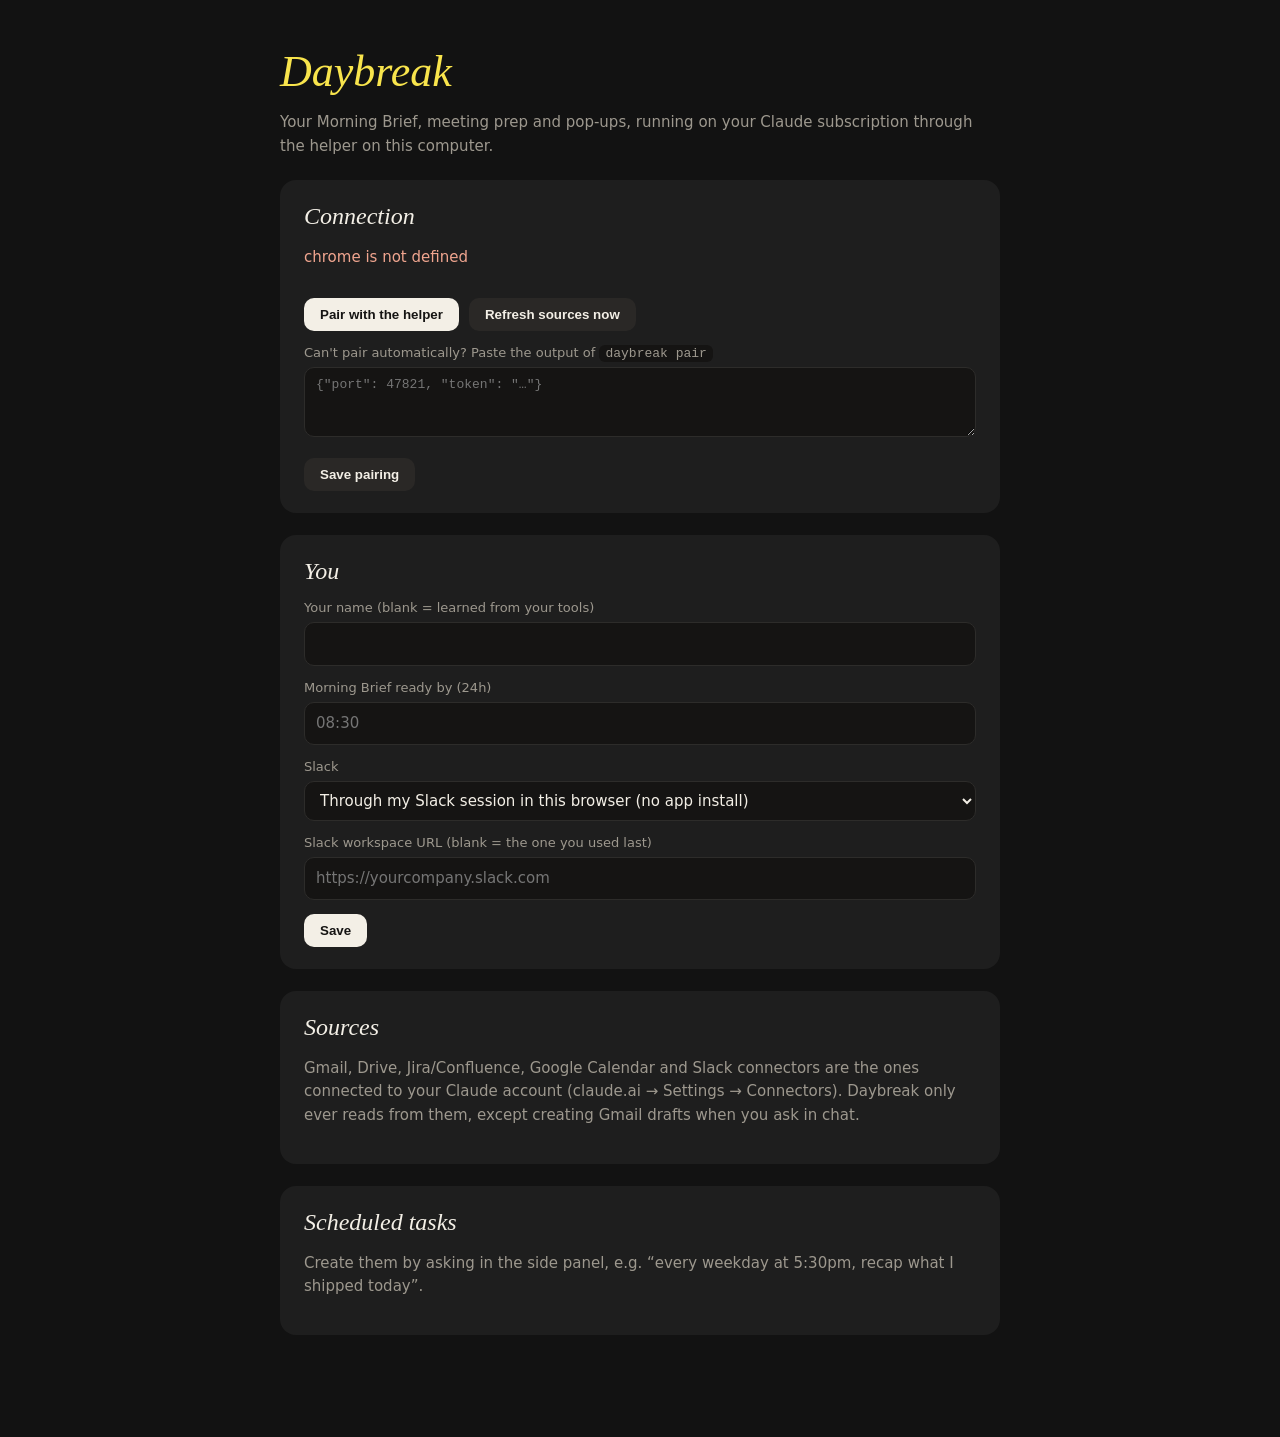
==== extension/options.html @ a4baf8b5 "feat: initial Daybreak release Morning brief, meeting prep, proactive pop-ups and a side-panel assis" ====
<!doctype html>
<html lang="en">
<head>
  <meta charset="utf-8">
  <title>Daybreak settings</title>
  <style>
    :root { color-scheme: dark; --bg:#121212; --card:#1e1e1e; --ink:#f3efe6; --muted:#9d988e; --line:#2d2c2a; --accent:#f8e44c; }
    body { margin:0; background:var(--bg); color:var(--ink); font:15px/1.55 -apple-system, BlinkMacSystemFont, system-ui, sans-serif; }
    main { max-width: 720px; margin: 0 auto; padding: 48px 24px 80px; }
    h1 { font: italic 400 44px/1.1 "Iowan Old Style", Georgia, serif; color: var(--accent); margin: 0 0 8px; }
    h2 { font: italic 400 24px/1.2 "Iowan Old Style", Georgia, serif; margin: 0 0 10px; }
    .card { background: var(--card); border-radius: 16px; padding: 22px 24px; margin: 22px 0; }
    label { display:block; margin: 12px 0 4px; color: var(--muted); font-size: 13px; }
    input, select, textarea { width: 100%; box-sizing: border-box; background: #151413; color: var(--ink); border: 1px solid var(--line); border-radius: 10px; padding: 9px 11px; font: inherit; }
    textarea { min-height: 70px; font: 13px "SF Mono", Menlo, monospace; }
    button { background: var(--ink); color: #151413; border: 0; border-radius: 10px; padding: 9px 16px; font-weight: 600; cursor: pointer; margin-top: 14px; }
    button.secondary { background: #2a2826; color: var(--ink); }
    .muted { color: var(--muted); } .ok { color: #8fd19e; } .bad { color: #f0a58f; }
    code { font: 13px "SF Mono", Menlo, monospace; background: #151413; padding: 1px 6px; border-radius: 6px; }
    ul { padding-left: 20px; } li { margin: 4px 0; }
    .row { display: flex; gap: 10px; flex-wrap: wrap; }
  </style>
</head>
<body>
<main>
  <h1>Daybreak</h1>
  <p class="muted">Your Morning Brief, meeting prep and pop-ups, running on your Claude subscription through the helper on this computer.</p>

  <section class="card">
    <h2>Connection</h2>
    <p id="conn" class="muted">Checking…</p>
    <div class="row">
      <button id="repair">Pair with the helper</button>
      <button id="sense" class="secondary">Refresh sources now</button>
    </div>
    <label for="manual">Can't pair automatically? Paste the output of <code>daybreak pair</code></label>
    <textarea id="manual" placeholder='{"port": 47821, "token": "…"}'></textarea>
    <button id="save-manual" class="secondary">Save pairing</button>
  </section>

  <section class="card">
    <h2>You</h2>
    <label for="name">Your name (blank = learned from your tools)</label>
    <input id="name">
    <label for="brief_time">Morning Brief ready by (24h)</label>
    <input id="brief_time" placeholder="08:30">
    <label for="slack">Slack</label>
    <select id="slack">
      <option value="browser">Through my Slack session in this browser (no app install)</option>
      <option value="connector">Through the claude.ai Slack connector</option>
      <option value="off">Off</option>
    </select>
    <label for="slack_workspace">Slack workspace URL (blank = the one you used last)</label>
    <input id="slack_workspace" placeholder="https://yourcompany.slack.com">
    <button id="save">Save</button> <span id="saved" class="muted"></span>
  </section>

  <section class="card">
    <h2>Sources</h2>
    <ul id="sources" class="muted"></ul>
    <p class="muted">Gmail, Drive, Jira/Confluence, Google Calendar and Slack connectors are the ones connected to your Claude account
      (claude.ai → Settings → Connectors). Daybreak only ever reads from them, except creating Gmail drafts when you ask in chat.</p>
  </section>

  <section class="card">
    <h2>Scheduled tasks</h2>
    <ul id="schedules" class="muted"></ul>
    <p class="muted">Create them by asking in the side panel, e.g. “every weekday at 5:30pm, recap what I shipped today”.</p>
  </section>
</main>
<script type="module" src="options.js"></script>
</body>
</html>
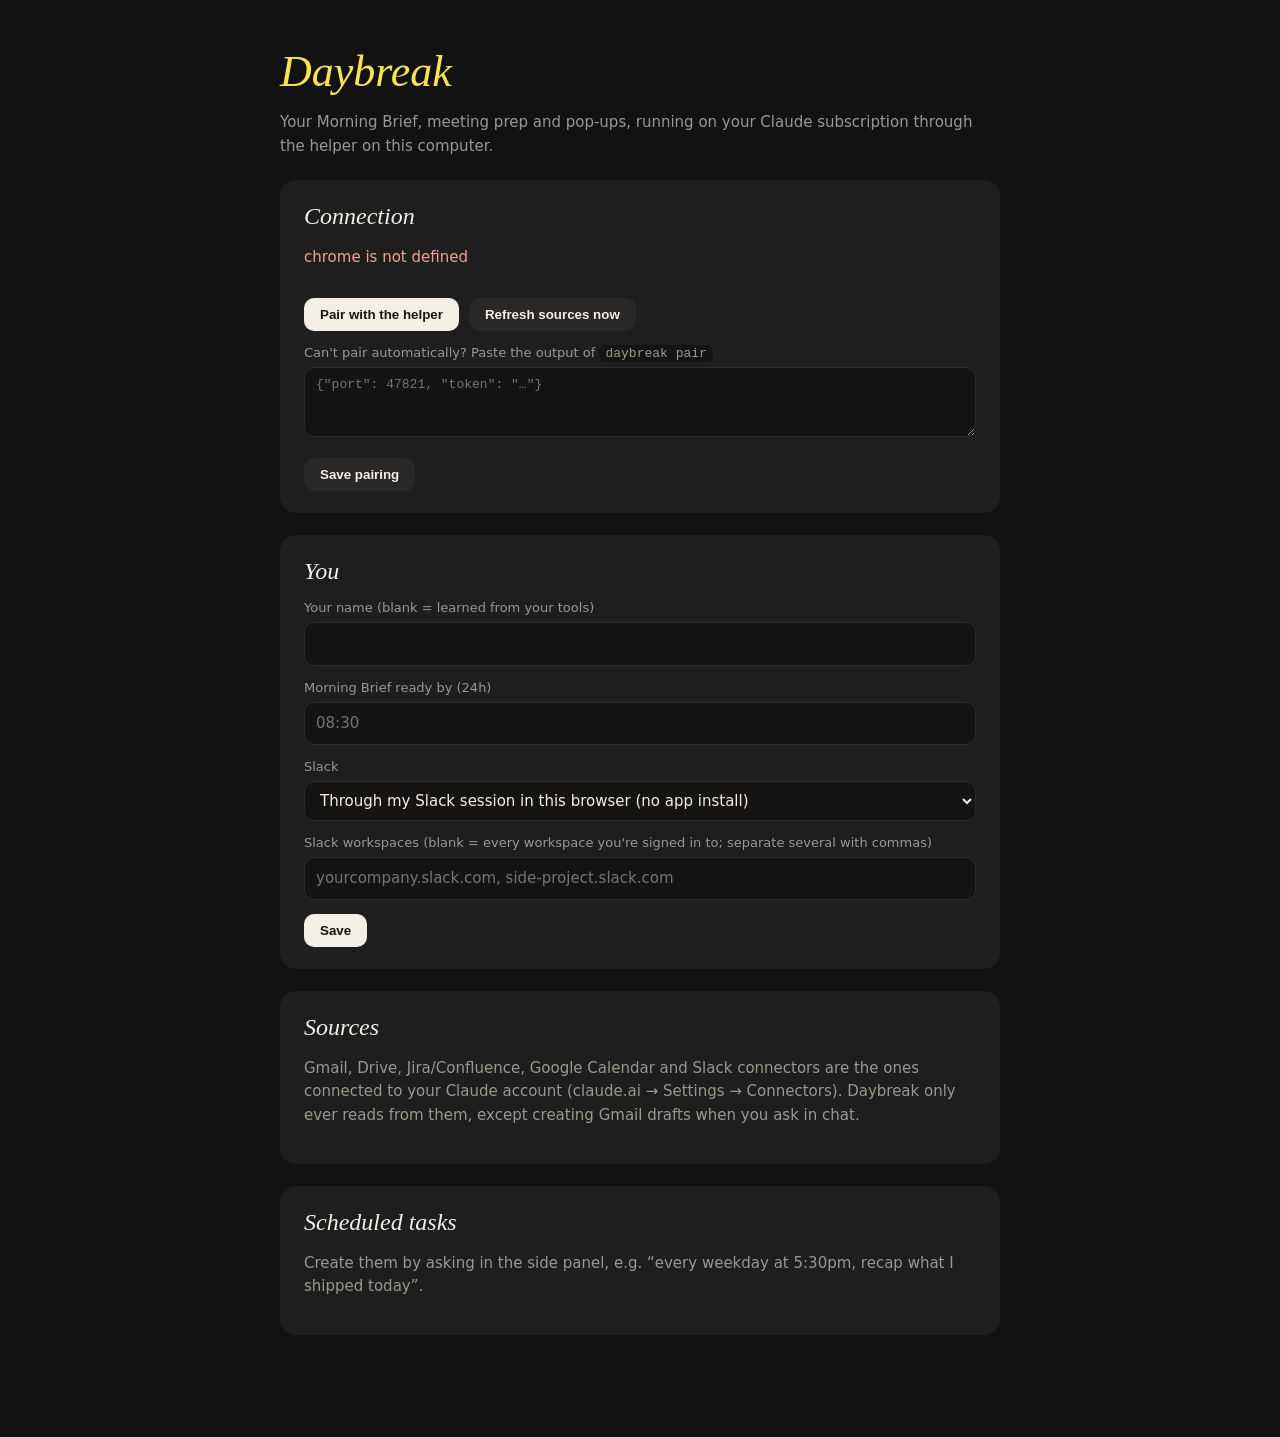
==== commit c1010447: "fix: read every signed-in Slack workspace and reload after installs - Slack bridge reads all workspa" ====
--- a/extension/options.html
+++ b/extension/options.html
@@ -50,8 +50,8 @@
       <option value="connector">Through the claude.ai Slack connector</option>
       <option value="off">Off</option>
     </select>
-    <label for="slack_workspace">Slack workspace URL (blank = the one you used last)</label>
-    <input id="slack_workspace" placeholder="https://yourcompany.slack.com">
+    <label for="slack_workspace">Slack workspaces (blank = every workspace you're signed in to; separate several with commas)</label>
+    <input id="slack_workspace" placeholder="yourcompany.slack.com, side-project.slack.com">
     <button id="save">Save</button> <span id="saved" class="muted"></span>
   </section>
 
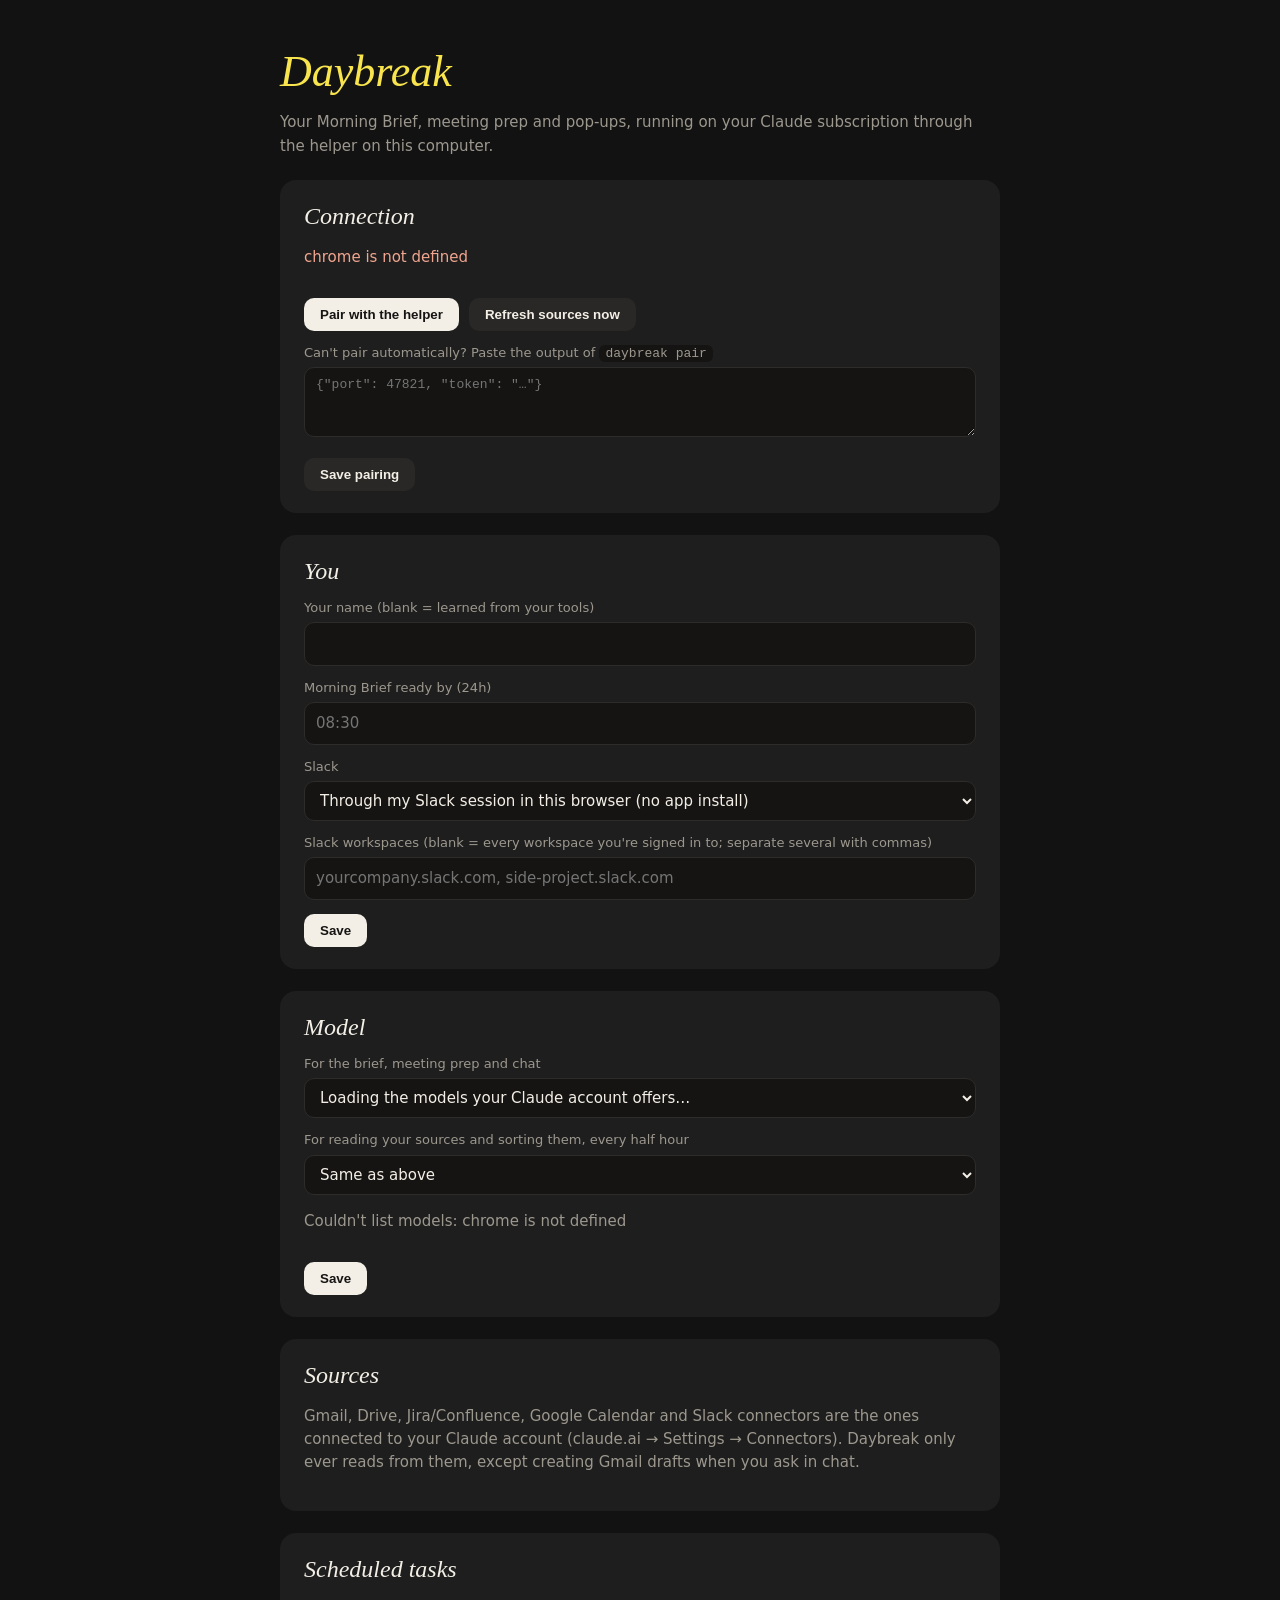
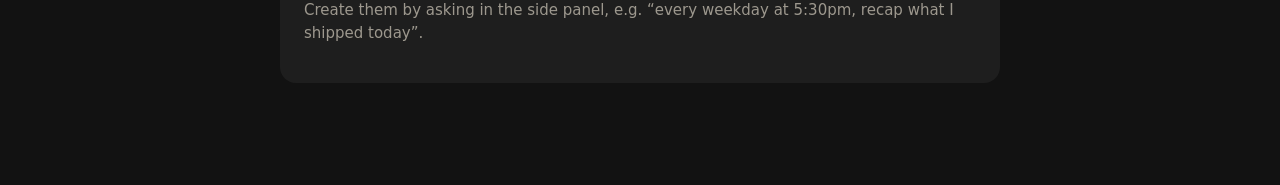
==== commit 5416004d: "feat: pick the Claude model on the settings page A new Model card on the settings page sets the mode" ====
--- a/extension/options.html
+++ b/extension/options.html
@@ -56,6 +56,16 @@
   </section>
 
   <section class="card">
+    <h2>Model</h2>
+    <label for="model">For the brief, meeting prep and chat</label>
+    <select id="model"><option value="">Loading the models your Claude account offers…</option></select>
+    <label for="model_fast">For reading your sources and sorting them, every half hour</label>
+    <select id="model_fast"><option value="">Same as above</option></select>
+    <p class="muted" id="model-note">A smaller model for the background reading uses less of your subscription.</p>
+    <button id="save-model">Save</button> <span id="saved-model" class="muted"></span>
+  </section>
+
+  <section class="card">
     <h2>Sources</h2>
     <ul id="sources" class="muted"></ul>
     <p class="muted">Gmail, Drive, Jira/Confluence, Google Calendar and Slack connectors are the ones connected to your Claude account
